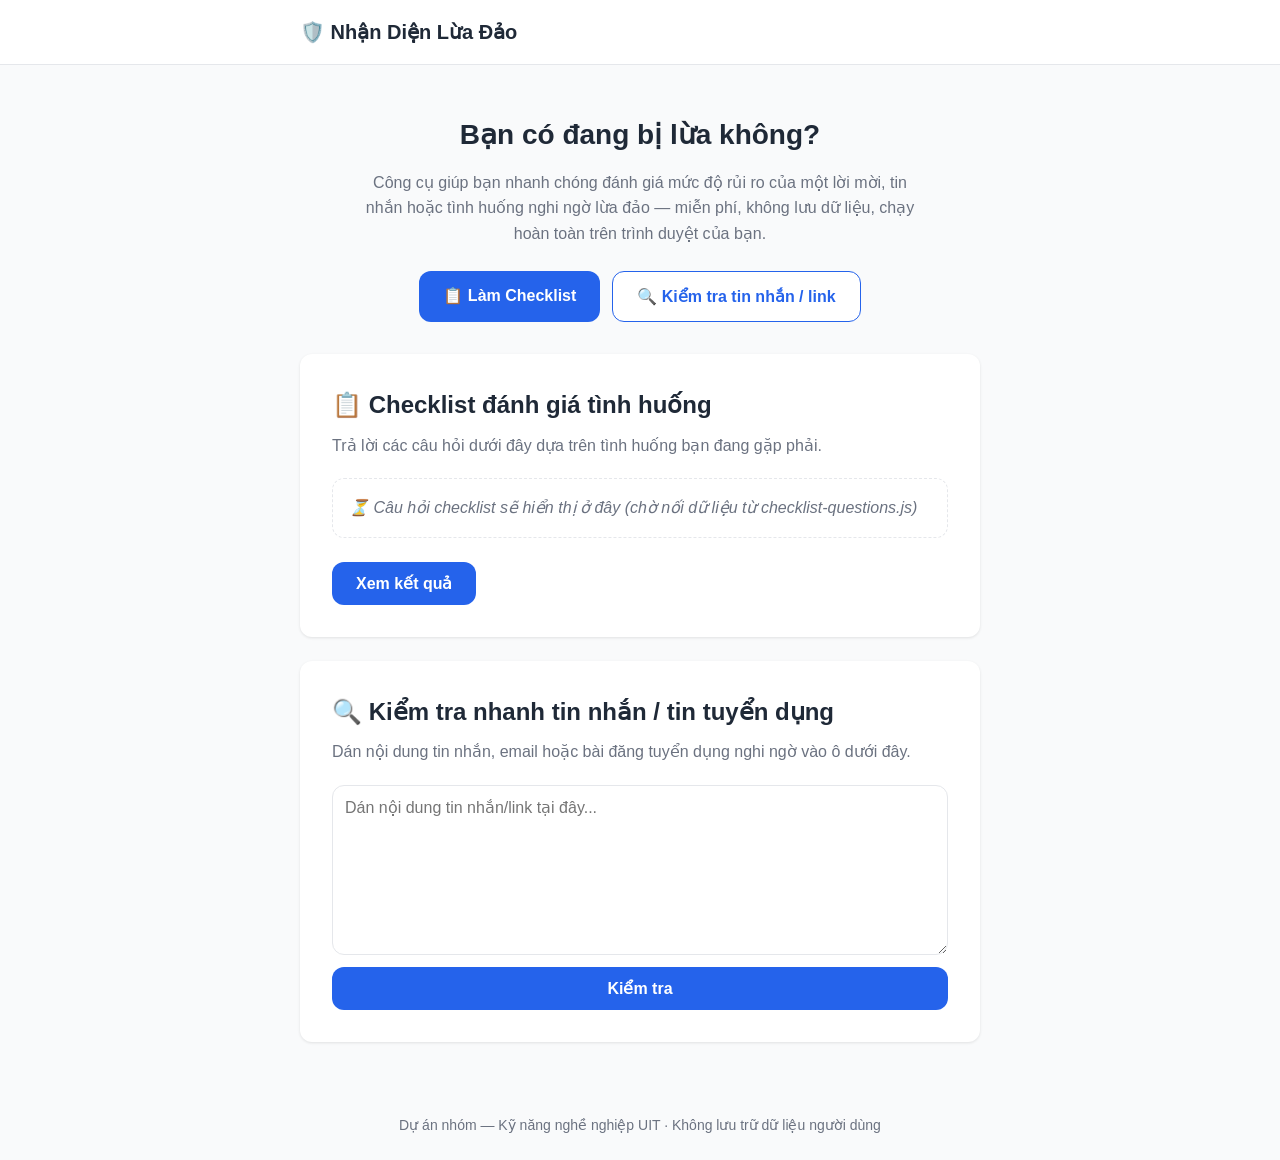
==== index.html @ 8e6bd3d7 "chore: khởi tạo cấu trúc project web checklist & nhận diện lừa đảo - index.html: trang chủ với 2 khố" ====
<!DOCTYPE html>
<html lang="vi">
<head>
    <meta charset="UTF-8">
    <meta name="viewport" content="width=device-width, initial-scale=1.0">
    <title>Nhận diện lừa đảo — Công cụ kiểm tra</title>
    <link rel="stylesheet" href="css/style.css">
</head>
<body>

    <header class="site-header">
        <div class="container">
            <h1 class="logo">🛡️ Nhận Diện Lừa Đảo</h1>
        </div>
    </header>

    <main class="container">

        <!-- ============================================
             PHẦN 1: TRANG CHỦ / GIỚI THIỆU
             ============================================ -->
        <section id="intro" class="hero">
            <h2>Bạn có đang bị lừa không?</h2>
            <p class="hero-desc">
                Công cụ giúp bạn nhanh chóng đánh giá mức độ rủi ro của một lời mời,
                tin nhắn hoặc tình huống nghi ngờ lừa đảo — miễn phí, không lưu dữ liệu,
                chạy hoàn toàn trên trình duyệt của bạn.
            </p>

            <div class="cta-group">
                <a href="#checklist-section" class="btn btn-primary" data-action="show-checklist">
                    📋 Làm Checklist
                </a>
                <a href="#quickcheck-section" class="btn btn-secondary" data-action="show-quickcheck">
                    🔍 Kiểm tra tin nhắn / link
                </a>
            </div>
        </section>

        <!-- ============================================
             PHẦN 2: CHECKLIST TƯƠNG TÁC
             (8-10 câu có/không, có trọng số ẩn)
             ============================================ -->
        <section id="checklist-section" class="feature-section">
            <h2>📋 Checklist đánh giá tình huống</h2>
            <p class="section-desc">
                Trả lời các câu hỏi dưới đây dựa trên tình huống bạn đang gặp phải.
            </p>

            <!-- 
                TODO (người viết logic):
                - Câu hỏi được render động từ js/data/checklist-questions.js
                - Mỗi câu hỏi là 1 object { id, text, weight }
                - JS sẽ inject các câu hỏi vào #checklist-questions bên dưới
            -->
            <form id="checklist-form">
                <div id="checklist-questions" class="questions-list">
                    <!-- Câu hỏi sẽ được JS render vào đây -->
                    <p class="placeholder-note">⏳ Câu hỏi checklist sẽ hiển thị ở đây (chờ nối dữ liệu từ checklist-questions.js)</p>
                </div>

                <button type="submit" class="btn btn-primary" id="btn-checklist-submit">
                    Xem kết quả
                </button>
            </form>

            <!-- Kết quả checklist sẽ hiện ở đây sau khi submit -->
            <div id="checklist-result" class="result-box hidden"></div>
        </section>

        <!-- ============================================
             PHẦN 3: KIỂM TRA NHANH (dán text/link)
             ============================================ -->
        <section id="quickcheck-section" class="feature-section">
            <h2>🔍 Kiểm tra nhanh tin nhắn / tin tuyển dụng</h2>
            <p class="section-desc">
                Dán nội dung tin nhắn, email hoặc bài đăng tuyển dụng nghi ngờ vào ô dưới đây.
            </p>

            <div class="quickcheck-box">
                <textarea
                    id="quickcheck-input"
                    placeholder="Dán nội dung tin nhắn/link tại đây..."
                    rows="8"
                ></textarea>

                <button type="button" class="btn btn-primary" id="btn-quickcheck-submit">
                    Kiểm tra
                </button>
            </div>

            <!-- Kết quả quét từ khóa sẽ hiện ở đây -->
            <div id="quickcheck-result" class="result-box hidden"></div>
        </section>

        <!-- ============================================
             PHẦN 4: KẾT QUẢ (dùng chung cho cả 2 chức năng)
             Cấu trúc HTML mẫu — JS sẽ generate động và
             chèn vào #checklist-result / #quickcheck-result
             ============================================ -->
        <template id="result-template">
            <div class="result-card result-<!-- xanh|vang|do -->">
                <h3 class="result-title"><!-- An toàn / Cẩn thận / Rủi ro cao --></h3>
                <p class="result-score">Điểm rủi ro: <span class="score-value"></span></p>
                <ul class="result-reasons">
                    <!-- Danh sách lý do / từ khóa phát hiện -->
                </ul>
                <p class="result-advice"><!-- Lời khuyên cụ thể --></p>
                <a href="pages/dau-hieu-lua-dao.html" class="link-more">
                    Xem đầy đủ các dấu hiệu lừa đảo phổ biến →
                </a>
            </div>
        </template>

    </main>

    <footer class="site-footer">
        <div class="container">
            <p>Dự án nhóm — Kỹ năng nghề nghiệp UIT · Không lưu trữ dữ liệu người dùng</p>
        </div>
    </footer>

    <!-- Thứ tự load JS: dữ liệu trước, logic sau -->
    <script src="js/data/checklist-questions.js"></script>
    <script src="js/data/warning-keywords.js"></script>
    <script src="js/checklist.js"></script>
    <script src="js/quickcheck.js"></script>
    <script src="js/main.js"></script>
</body>
</html>
---- css/style.css ----
/* ============================================
   VARIABLES — đổi màu/font ở đây, áp dụng toàn site
   ============================================ */
:root {
    --color-primary: #2563eb;
    --color-primary-dark: #1d4ed8;
    --color-text: #1f2937;
    --color-text-light: #6b7280;
    --color-bg: #f9fafb;
    --color-white: #ffffff;
    --color-border: #e5e7eb;

    /* Màu kết quả — dùng thống nhất cho checklist + quickcheck */
    --color-safe: #16a34a;       /* xanh — an toàn */
    --color-safe-bg: #f0fdf4;
    --color-warning: #ca8a04;    /* vàng — cẩn thận */
    --color-warning-bg: #fefce8;
    --color-danger: #dc2626;     /* đỏ — rủi ro cao */
    --color-danger-bg: #fef2f2;

    --radius: 12px;
    --shadow: 0 1px 3px rgba(0,0,0,0.1);
    --max-width: 720px;
}

* {
    box-sizing: border-box;
    margin: 0;
    padding: 0;
}

body {
    font-family: -apple-system, "Segoe UI", Roboto, Helvetica, Arial, sans-serif;
    color: var(--color-text);
    background: var(--color-bg);
    line-height: 1.6;
}

.container {
    max-width: var(--max-width);
    margin: 0 auto;
    padding: 0 20px;
}

/* ============================================
   HEADER / FOOTER
   ============================================ */
.site-header {
    background: var(--color-white);
    border-bottom: 1px solid var(--color-border);
    padding: 16px 0;
}

.logo {
    font-size: 1.25rem;
    font-weight: 700;
    text-decoration: none;
    color: var(--color-text);
}

.site-footer {
    margin-top: 48px;
    padding: 24px 0;
    text-align: center;
    color: var(--color-text-light);
    font-size: 0.875rem;
}

/* ============================================
   HERO / GIỚI THIỆU
   ============================================ */
.hero {
    text-align: center;
    padding: 48px 0 32px;
}

.hero h2 {
    font-size: 1.75rem;
    margin-bottom: 12px;
}

.hero-desc {
    color: var(--color-text-light);
    max-width: 560px;
    margin: 0 auto 24px;
}

.cta-group {
    display: flex;
    gap: 12px;
    justify-content: center;
    flex-wrap: wrap;
}

/* ============================================
   BUTTONS
   ============================================ */
.btn {
    display: inline-block;
    padding: 12px 24px;
    border-radius: var(--radius);
    font-weight: 600;
    text-decoration: none;
    cursor: pointer;
    border: none;
    font-size: 1rem;
    transition: opacity 0.15s ease;
}

.btn:hover {
    opacity: 0.9;
}

.btn-primary {
    background: var(--color-primary);
    color: var(--color-white);
}

.btn-secondary {
    background: var(--color-white);
    color: var(--color-primary);
    border: 1px solid var(--color-primary);
}

/* ============================================
   FEATURE SECTIONS (Checklist / Quickcheck)
   ============================================ */
.feature-section {
    background: var(--color-white);
    border-radius: var(--radius);
    padding: 32px;
    margin-bottom: 24px;
    box-shadow: var(--shadow);
}

.feature-section h2 {
    margin-bottom: 8px;
}

.section-desc {
    color: var(--color-text-light);
    margin-bottom: 20px;
}

/* ============================================
   CHECKLIST — danh sách câu hỏi
   ============================================ */
.questions-list {
    display: flex;
    flex-direction: column;
    gap: 16px;
    margin-bottom: 24px;
}

.placeholder-note {
    color: var(--color-text-light);
    font-style: italic;
    padding: 16px;
    border: 1px dashed var(--color-border);
    border-radius: var(--radius);
}

/* Style gợi ý cho từng câu hỏi khi JS render — class do JS gán,
   người làm CSS có thể chỉnh lại tùy thiết kế thật */
.question-item {
    padding: 16px;
    border: 1px solid var(--color-border);
    border-radius: var(--radius);
}

.question-item .question-text {
    font-weight: 500;
    margin-bottom: 8px;
}

.question-item .question-options {
    display: flex;
    gap: 16px;
}

/* ============================================
   QUICKCHECK — ô nhập text
   ============================================ */
.quickcheck-box {
    display: flex;
    flex-direction: column;
    gap: 12px;
}

#quickcheck-input {
    width: 100%;
    padding: 12px;
    border: 1px solid var(--color-border);
    border-radius: var(--radius);
    font-family: inherit;
    font-size: 1rem;
    resize: vertical;
}

/* ============================================
   RESULT BOX — dùng chung checklist + quickcheck
   3 mức: safe (xanh) / warning (vàng) / danger (đỏ)
   ============================================ */
.result-box {
    margin-top: 24px;
}

.result-box.hidden {
    display: none;
}

.result-card {
    padding: 24px;
    border-radius: var(--radius);
    border: 2px solid;
}

.result-safe,
.result-xanh {
    background: var(--color-safe-bg);
    border-color: var(--color-safe);
    color: var(--color-safe);
}

.result-warning,
.result-vang {
    background: var(--color-warning-bg);
    border-color: var(--color-warning);
    color: var(--color-warning);
}

.result-danger,
.result-do {
    background: var(--color-danger-bg);
    border-color: var(--color-danger);
    color: var(--color-danger);
}

.result-title {
    font-size: 1.25rem;
    margin-bottom: 8px;
}

.result-score {
    color: var(--color-text);
    margin-bottom: 12px;
}

.result-reasons {
    list-style: disc;
    margin-left: 20px;
    color: var(--color-text);
    margin-bottom: 12px;
}

.result-advice {
    color: var(--color-text);
    margin-bottom: 12px;
}

.link-more {
    color: var(--color-primary);
    font-weight: 500;
}

/* ============================================
   TRANG NỘI DUNG TĨNH (dấu hiệu lừa đảo)
   ============================================ */
.static-content {
    background: var(--color-white);
    border-radius: var(--radius);
    padding: 32px;
    margin-bottom: 24px;
    box-shadow: var(--shadow);
}

.static-content h1 {
    margin-bottom: 16px;
}

.scam-sign {
    padding: 16px 0;
    border-bottom: 1px solid var(--color-border);
}

.scam-sign:last-child {
    border-bottom: none;
}

.scam-sign h2 {
    font-size: 1.1rem;
    margin-bottom: 8px;
}

/* ============================================
   RESPONSIVE
   ============================================ */
@media (max-width: 600px) {
    .hero h2 {
        font-size: 1.4rem;
    }

    .feature-section {
        padding: 20px;
    }

    .cta-group {
        flex-direction: column;
    }

    .btn {
        width: 100%;
        text-align: center;
    }
}
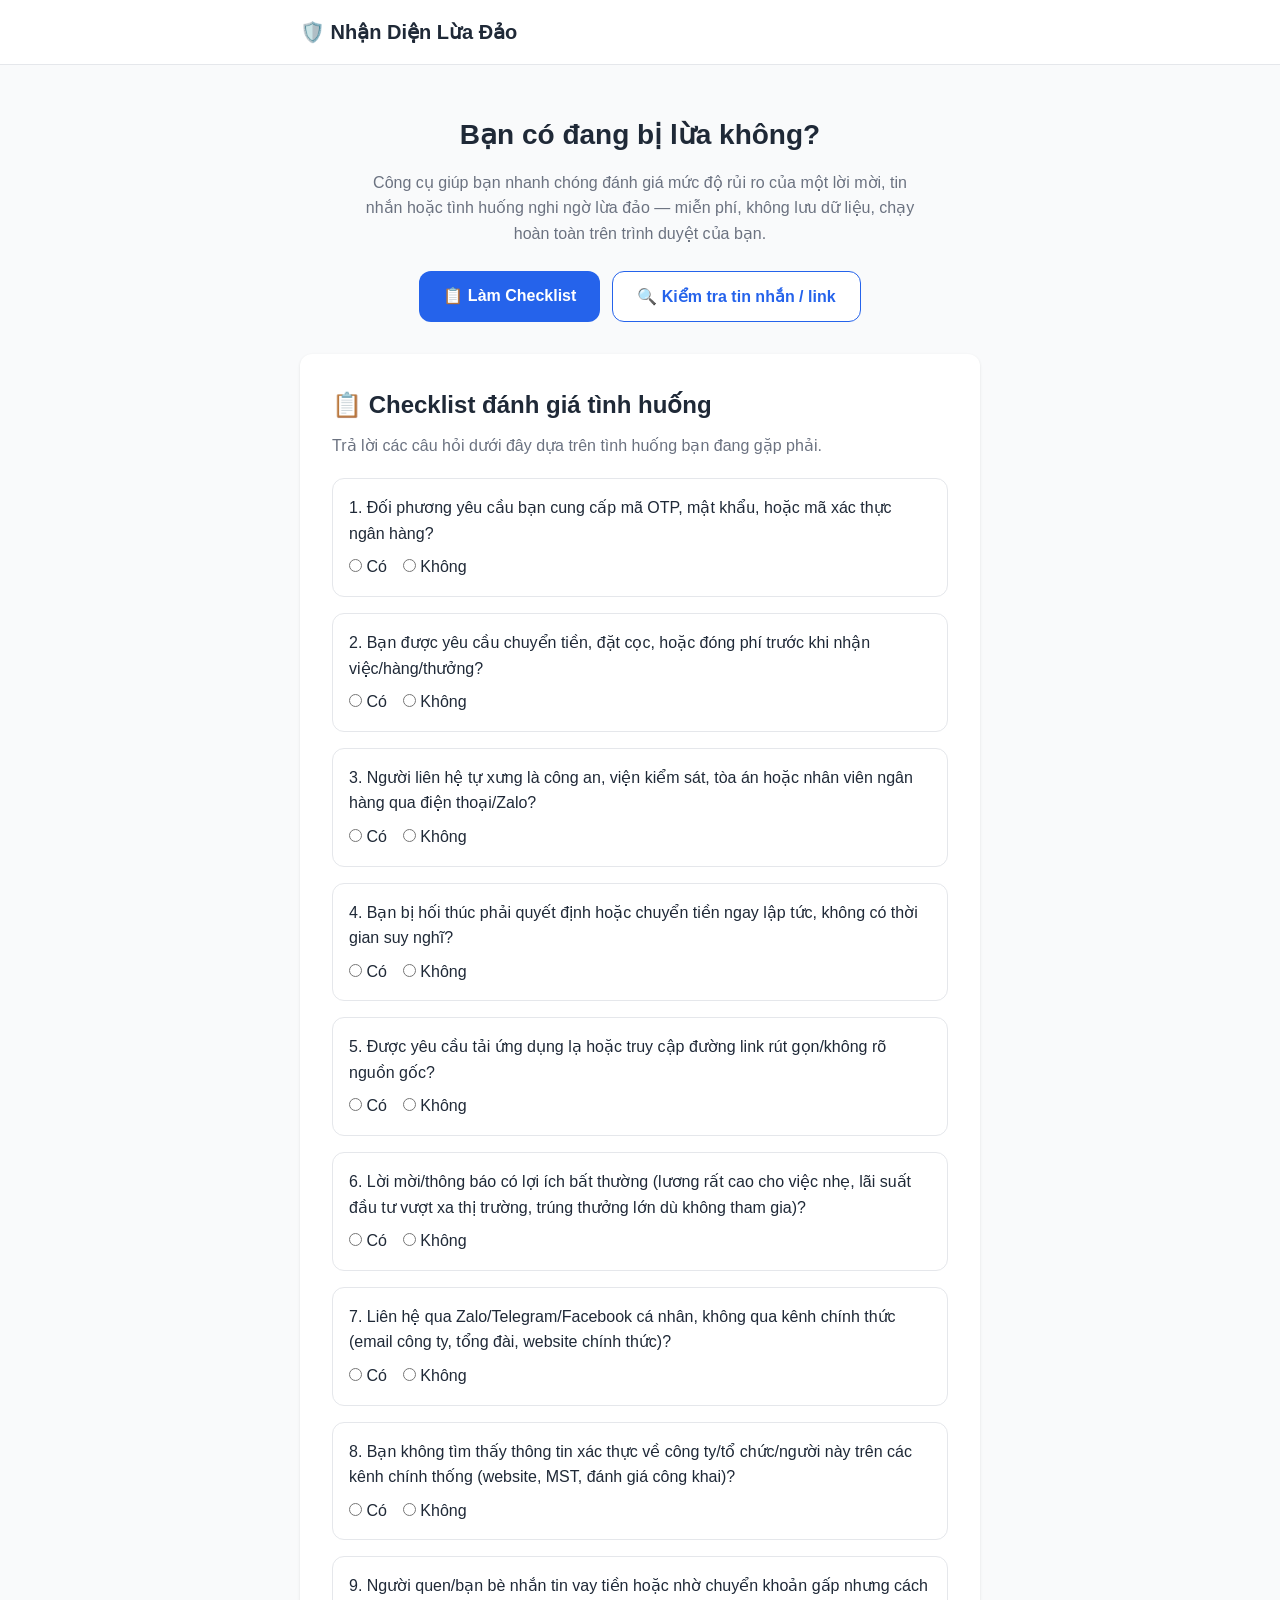
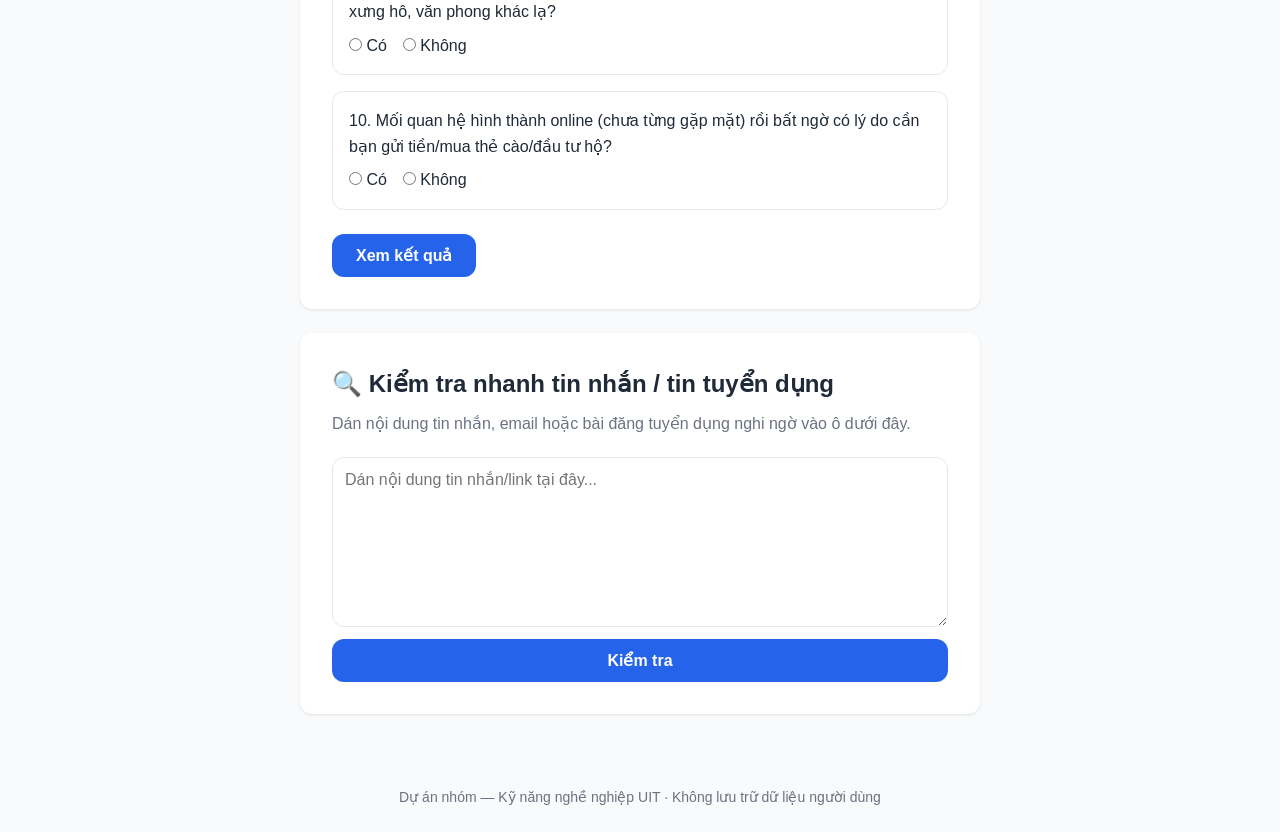
==== commit a4855855: "feat(quickcheck): phân tích link — whitelist domain, giả mạo, TLD, rút gọn js/data/link-safety.js (m" ====
--- a/index.html
+++ b/index.html
@@ -123,6 +123,7 @@
     <!-- Thứ tự load JS: dữ liệu trước, logic sau -->
     <script src="js/data/checklist-questions.js"></script>
     <script src="js/data/warning-keywords.js"></script>
+    <script src="js/data/link-safety.js"></script>
     <script src="js/checklist.js"></script>
     <script src="js/quickcheck.js"></script>
     <script src="js/main.js"></script>
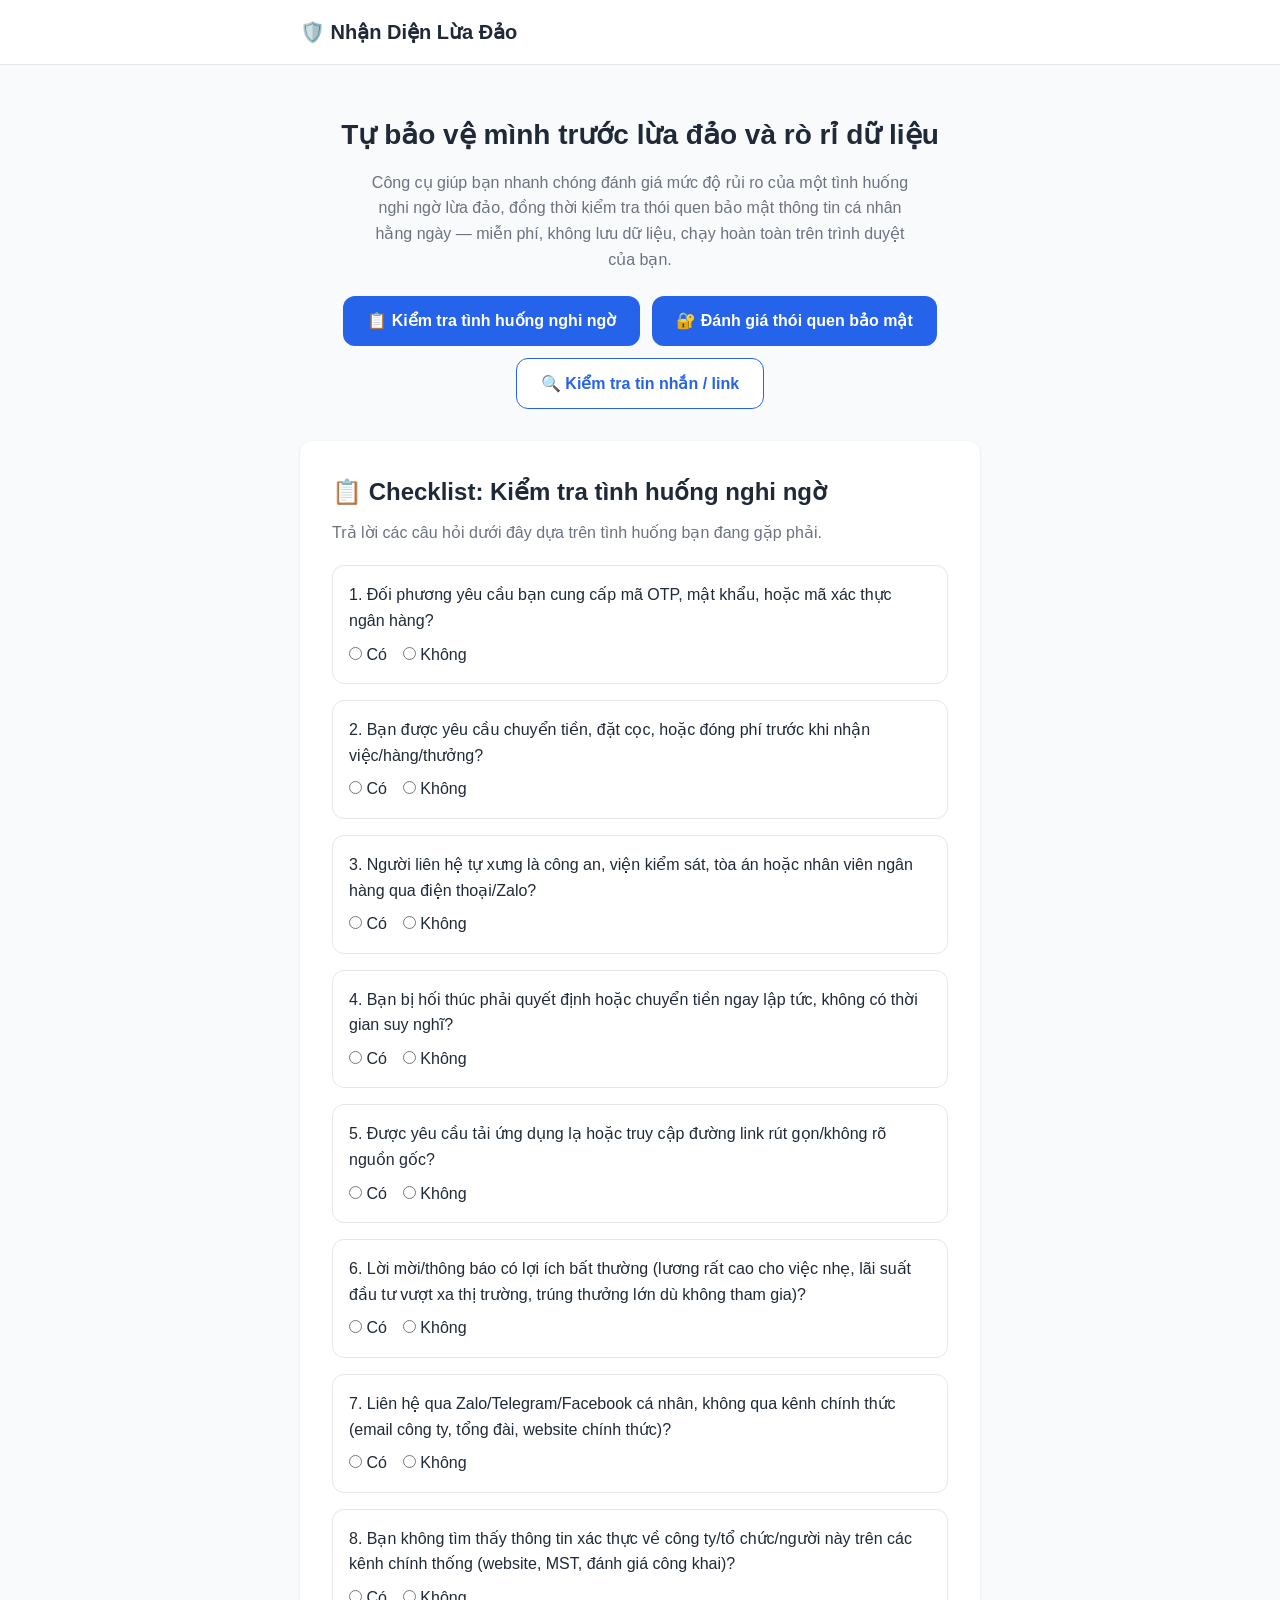
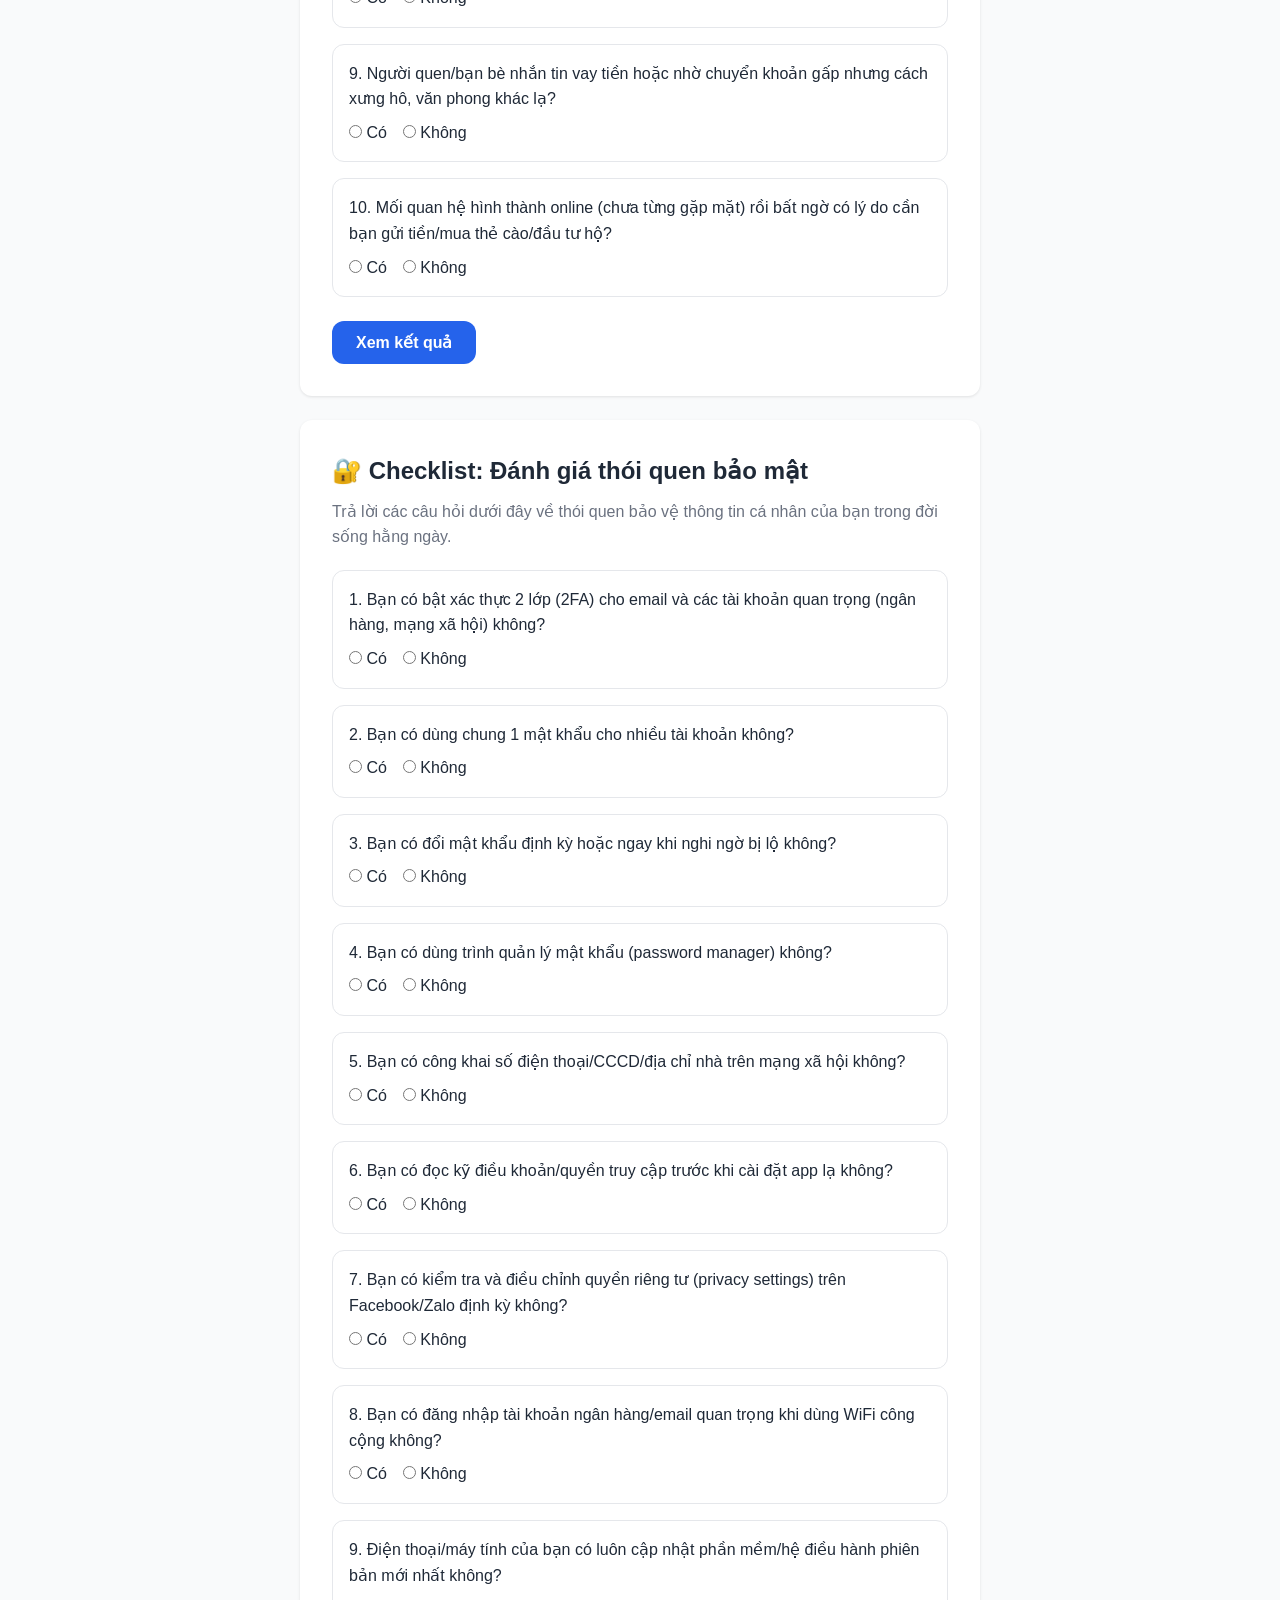
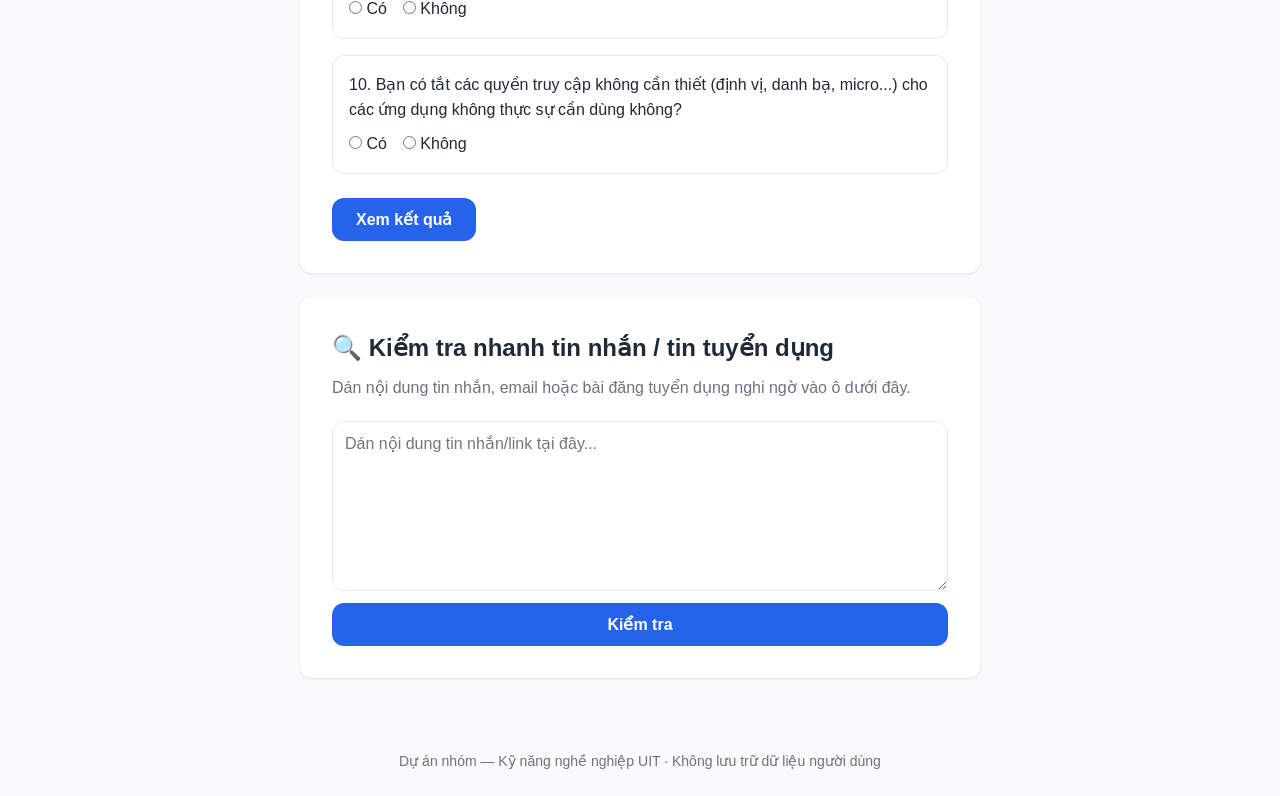
==== commit 455ba602: "feat: thêm Checklist 'Bảo vệ dữ liệu cá nhân' (10 câu) Đề tài số 14 gồm 2 mảng: Phòng chống Lừa đảo " ====
--- a/index.html
+++ b/index.html
@@ -20,16 +20,19 @@
              PHẦN 1: TRANG CHỦ / GIỚI THIỆU
              ============================================ -->
         <section id="intro" class="hero">
-            <h2>Bạn có đang bị lừa không?</h2>
+            <h2>Tự bảo vệ mình trước lừa đảo và rò rỉ dữ liệu</h2>
             <p class="hero-desc">
-                Công cụ giúp bạn nhanh chóng đánh giá mức độ rủi ro của một lời mời,
-                tin nhắn hoặc tình huống nghi ngờ lừa đảo — miễn phí, không lưu dữ liệu,
-                chạy hoàn toàn trên trình duyệt của bạn.
+                Công cụ giúp bạn nhanh chóng đánh giá mức độ rủi ro của một tình huống nghi
+                ngờ lừa đảo, đồng thời kiểm tra thói quen bảo mật thông tin cá nhân hằng ngày
+                — miễn phí, không lưu dữ liệu, chạy hoàn toàn trên trình duyệt của bạn.
             </p>
 
             <div class="cta-group">
                 <a href="#checklist-section" class="btn btn-primary" data-action="show-checklist">
-                    📋 Làm Checklist
+                    📋 Kiểm tra tình huống nghi ngờ
+                </a>
+                <a href="#privacy-checklist-section" class="btn btn-primary" data-action="show-privacy-checklist">
+                    🔐 Đánh giá thói quen bảo mật
                 </a>
                 <a href="#quickcheck-section" class="btn btn-secondary" data-action="show-quickcheck">
                     🔍 Kiểm tra tin nhắn / link
@@ -42,7 +45,7 @@
              (8-10 câu có/không, có trọng số ẩn)
              ============================================ -->
         <section id="checklist-section" class="feature-section">
-            <h2>📋 Checklist đánh giá tình huống</h2>
+            <h2>📋 Checklist: Kiểm tra tình huống nghi ngờ</h2>
             <p class="section-desc">
                 Trả lời các câu hỏi dưới đây dựa trên tình huống bạn đang gặp phải.
             </p>
@@ -66,6 +69,32 @@
 
             <!-- Kết quả checklist sẽ hiện ở đây sau khi submit -->
             <div id="checklist-result" class="result-box hidden"></div>
+        </section>
+
+        <!-- ============================================
+             PHẦN 2b: CHECKLIST BẢO VỆ DỮ LIỆU CÁ NHÂN
+             (10 câu đánh giá thói quen bảo mật hằng ngày —
+             KHÁC checklist trên: không đánh giá 1 tình huống cụ thể,
+             mà đánh giá thói quen tổng thể của người dùng)
+             ============================================ -->
+        <section id="privacy-checklist-section" class="feature-section">
+            <h2>🔐 Checklist: Đánh giá thói quen bảo mật</h2>
+            <p class="section-desc">
+                Trả lời các câu hỏi dưới đây về thói quen bảo vệ thông tin cá nhân của bạn
+                trong đời sống hằng ngày.
+            </p>
+
+            <form id="privacy-checklist-form">
+                <div id="privacy-checklist-questions" class="questions-list">
+                    <p class="placeholder-note">⏳ Câu hỏi sẽ hiển thị ở đây (chờ nối dữ liệu từ privacy-checklist-questions.js)</p>
+                </div>
+
+                <button type="submit" class="btn btn-primary" id="btn-privacy-checklist-submit">
+                    Xem kết quả
+                </button>
+            </form>
+
+            <div id="privacy-checklist-result" class="result-box hidden"></div>
         </section>
 
         <!-- ============================================
@@ -122,9 +151,11 @@
 
     <!-- Thứ tự load JS: dữ liệu trước, logic sau -->
     <script src="js/data/checklist-questions.js"></script>
+    <script src="js/data/privacy-checklist-questions.js"></script>
     <script src="js/data/warning-keywords.js"></script>
     <script src="js/data/link-safety.js"></script>
     <script src="js/checklist.js"></script>
+    <script src="js/privacy-checklist.js"></script>
     <script src="js/quickcheck.js"></script>
     <script src="js/main.js"></script>
 </body>
